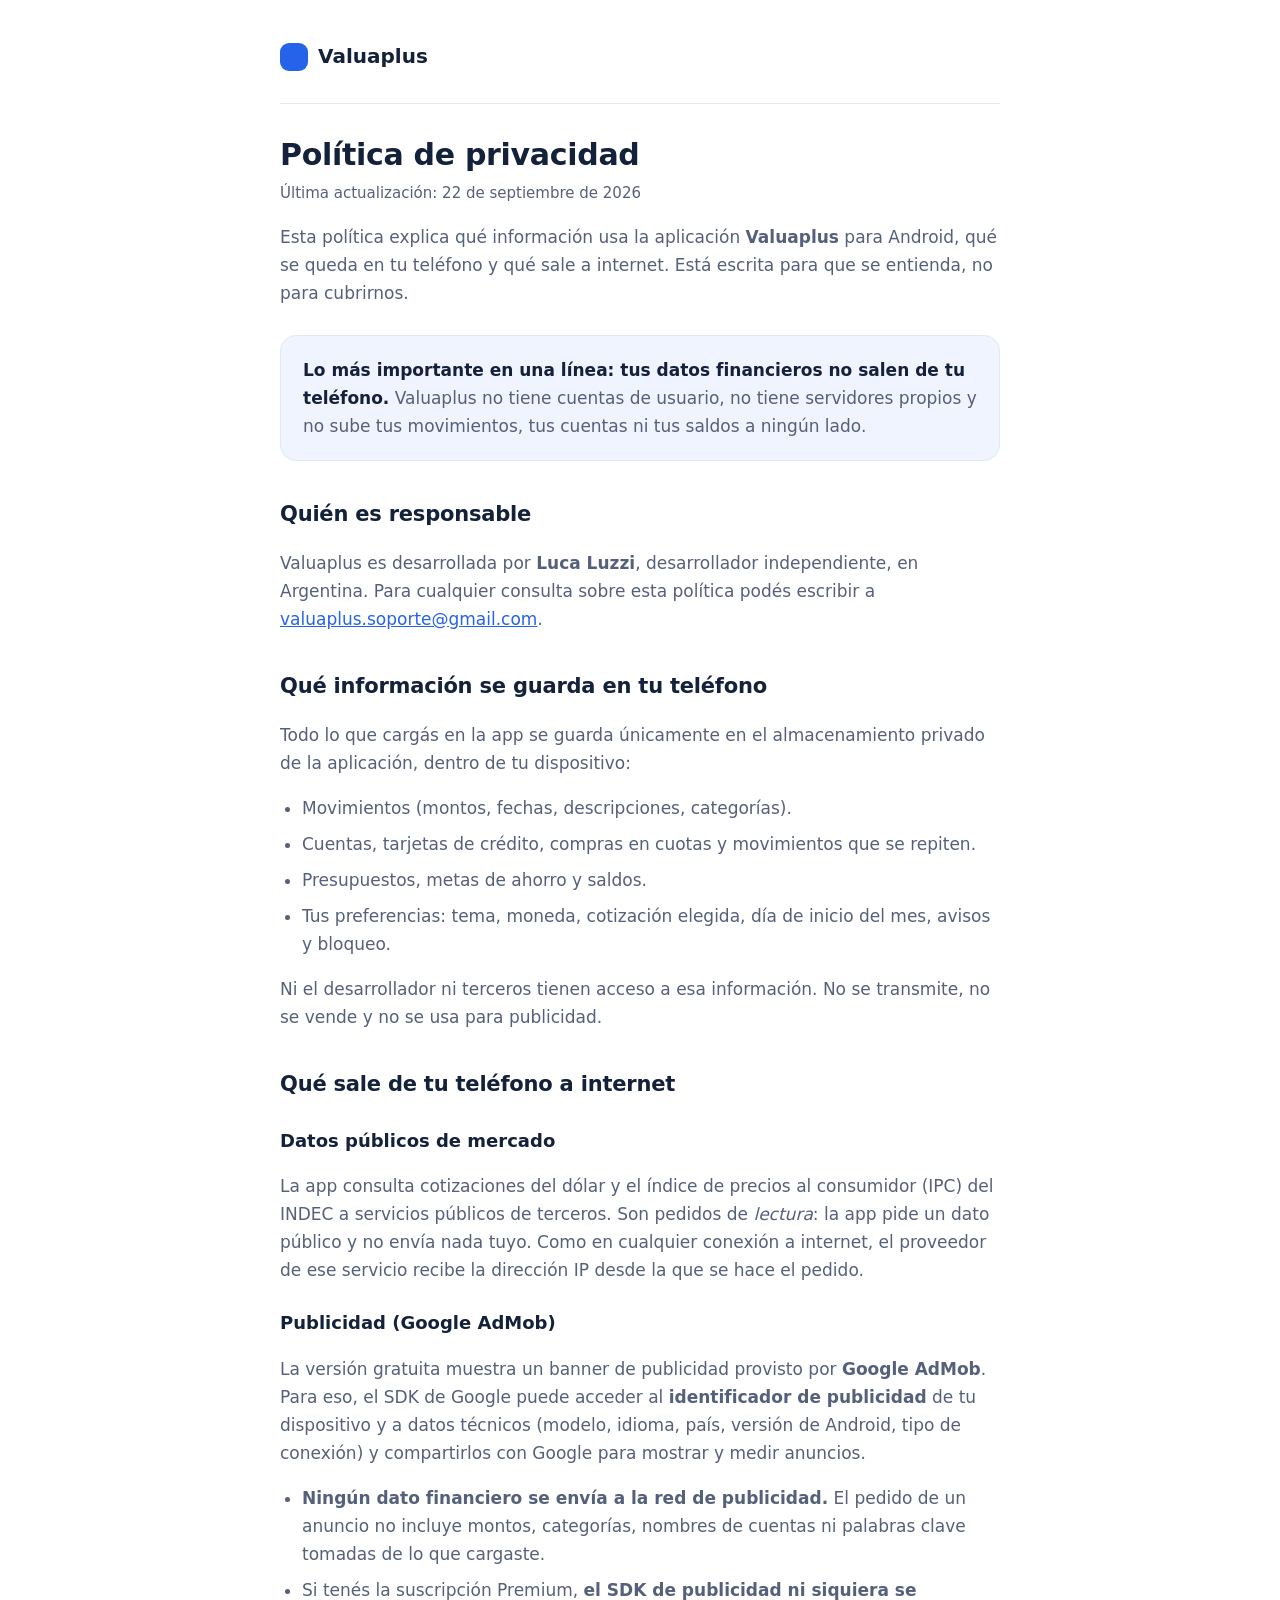
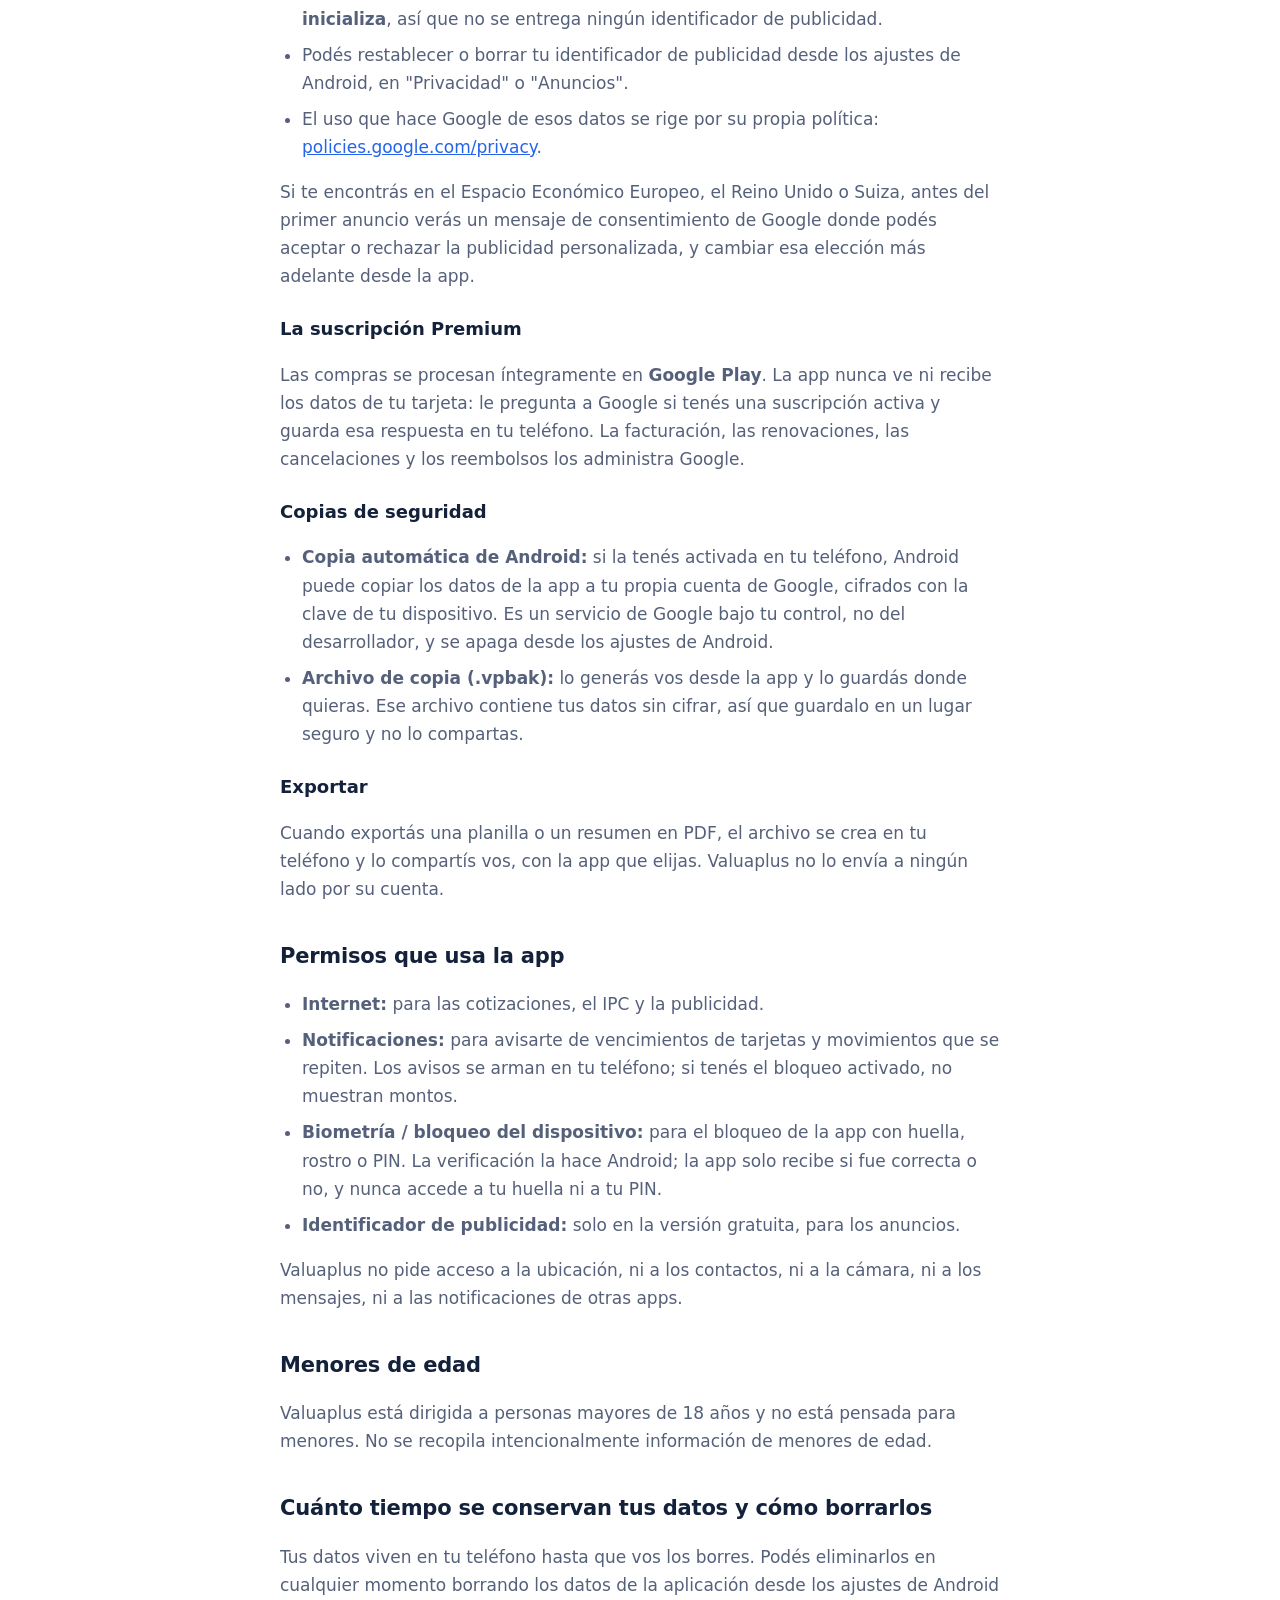
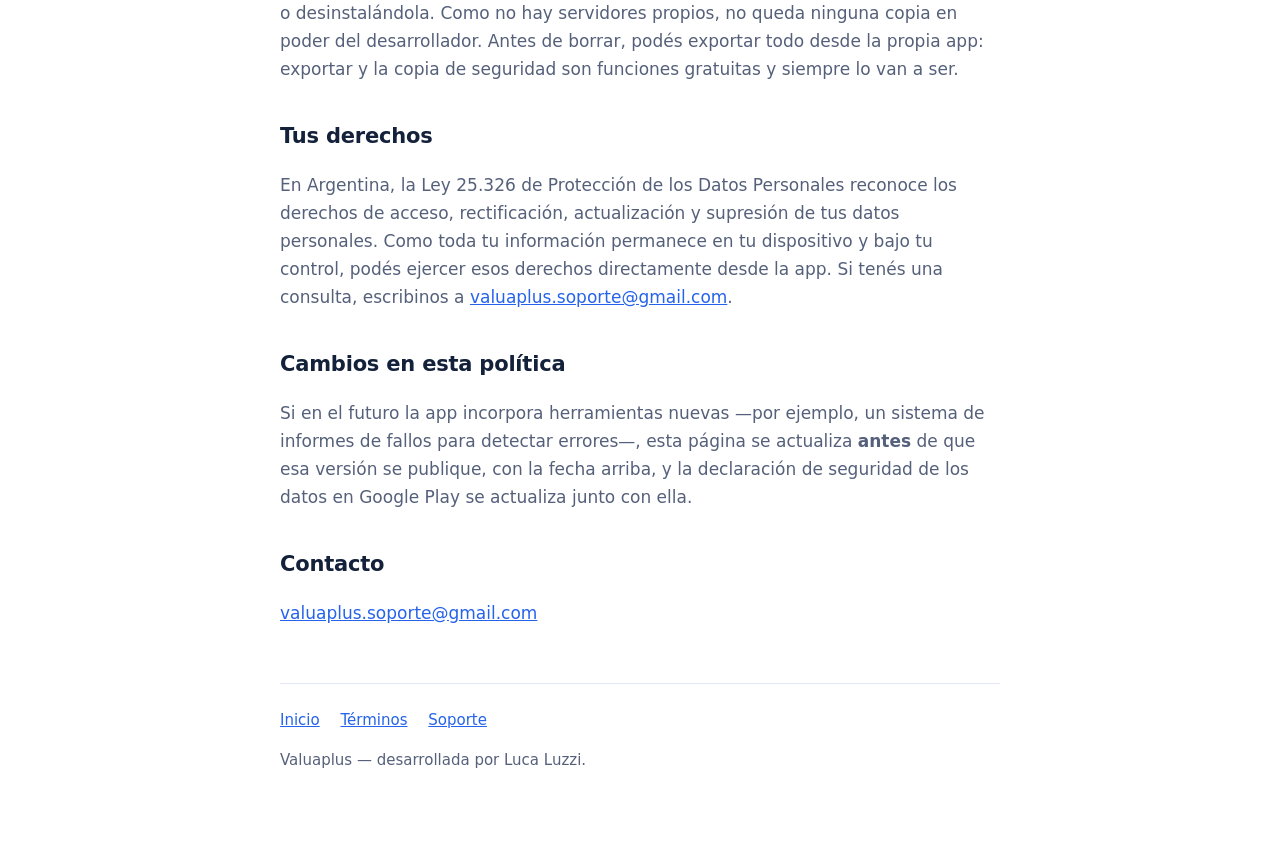
==== privacidad.html @ cde121ca "Publish the Valuaplus site: privacy policy, terms and support Co-Authored-By: Claude Opus 5 <noreply" ====
<!DOCTYPE html>
<html lang="es-AR">
<head>
<meta charset="utf-8">
<meta name="viewport" content="width=device-width, initial-scale=1">
<title>Política de privacidad — Valuaplus</title>
<meta name="description" content="Política de privacidad de la app Valuaplus: qué datos se guardan en tu teléfono, qué sale a internet y cómo se usan los anuncios.">
<link rel="stylesheet" href="estilo.css">
</head>
<body>
<div class="contenido">

<header class="cabecera">
  <a class="marca" href="index.html"><span class="punto"></span>Valuaplus</a>
</header>

<h1>Política de privacidad</h1>
<p class="fecha">Última actualización: 22 de septiembre de 2026</p>

<p>Esta política explica qué información usa la aplicación <strong>Valuaplus</strong> para Android, qué se queda en
tu teléfono y qué sale a internet. Está escrita para que se entienda, no para cubrirnos.</p>

<div class="caja">
  <p><strong>Lo más importante en una línea: tus datos financieros no salen de tu teléfono.</strong> Valuaplus no
  tiene cuentas de usuario, no tiene servidores propios y no sube tus movimientos, tus cuentas ni tus saldos a
  ningún lado.</p>
</div>

<h2>Quién es responsable</h2>
<p>Valuaplus es desarrollada por <strong>Luca Luzzi</strong>, desarrollador independiente, en Argentina. Para
cualquier consulta sobre esta política podés escribir a
<a href="mailto:valuaplus.soporte@gmail.com">valuaplus.soporte@gmail.com</a>.</p>

<h2>Qué información se guarda en tu teléfono</h2>
<p>Todo lo que cargás en la app se guarda únicamente en el almacenamiento privado de la aplicación, dentro de tu
dispositivo:</p>
<ul>
  <li>Movimientos (montos, fechas, descripciones, categorías).</li>
  <li>Cuentas, tarjetas de crédito, compras en cuotas y movimientos que se repiten.</li>
  <li>Presupuestos, metas de ahorro y saldos.</li>
  <li>Tus preferencias: tema, moneda, cotización elegida, día de inicio del mes, avisos y bloqueo.</li>
</ul>
<p>Ni el desarrollador ni terceros tienen acceso a esa información. No se transmite, no se vende y no se usa para
publicidad.</p>

<h2>Qué sale de tu teléfono a internet</h2>

<h3>Datos públicos de mercado</h3>
<p>La app consulta cotizaciones del dólar y el índice de precios al consumidor (IPC) del INDEC a servicios
públicos de terceros. Son pedidos de <em>lectura</em>: la app pide un dato público y no envía nada tuyo. Como en
cualquier conexión a internet, el proveedor de ese servicio recibe la dirección IP desde la que se hace el pedido.</p>

<h3>Publicidad (Google AdMob)</h3>
<p>La versión gratuita muestra un banner de publicidad provisto por <strong>Google AdMob</strong>. Para eso, el
SDK de Google puede acceder al <strong>identificador de publicidad</strong> de tu dispositivo y a datos técnicos
(modelo, idioma, país, versión de Android, tipo de conexión) y compartirlos con Google para mostrar y medir
anuncios.</p>
<ul>
  <li><strong>Ningún dato financiero se envía a la red de publicidad.</strong> El pedido de un anuncio no incluye
  montos, categorías, nombres de cuentas ni palabras clave tomadas de lo que cargaste.</li>
  <li>Si tenés la suscripción Premium, <strong>el SDK de publicidad ni siquiera se inicializa</strong>, así que no
  se entrega ningún identificador de publicidad.</li>
  <li>Podés restablecer o borrar tu identificador de publicidad desde los ajustes de Android, en
  "Privacidad" o "Anuncios".</li>
  <li>El uso que hace Google de esos datos se rige por su propia política:
  <a href="https://policies.google.com/privacy?hl=es" rel="noopener">policies.google.com/privacy</a>.</li>
</ul>
<p>Si te encontrás en el Espacio Económico Europeo, el Reino Unido o Suiza, antes del primer anuncio verás un
mensaje de consentimiento de Google donde podés aceptar o rechazar la publicidad personalizada, y cambiar esa
elección más adelante desde la app.</p>

<h3>La suscripción Premium</h3>
<p>Las compras se procesan íntegramente en <strong>Google Play</strong>. La app nunca ve ni recibe los datos de tu
tarjeta: le pregunta a Google si tenés una suscripción activa y guarda esa respuesta en tu teléfono. La
facturación, las renovaciones, las cancelaciones y los reembolsos los administra Google.</p>

<h3>Copias de seguridad</h3>
<ul>
  <li><strong>Copia automática de Android:</strong> si la tenés activada en tu teléfono, Android puede copiar los
  datos de la app a tu propia cuenta de Google, cifrados con la clave de tu dispositivo. Es un servicio de Google
  bajo tu control, no del desarrollador, y se apaga desde los ajustes de Android.</li>
  <li><strong>Archivo de copia (.vpbak):</strong> lo generás vos desde la app y lo guardás donde quieras. Ese
  archivo contiene tus datos sin cifrar, así que guardalo en un lugar seguro y no lo compartas.</li>
</ul>

<h3>Exportar</h3>
<p>Cuando exportás una planilla o un resumen en PDF, el archivo se crea en tu teléfono y lo compartís vos, con la
app que elijas. Valuaplus no lo envía a ningún lado por su cuenta.</p>

<h2>Permisos que usa la app</h2>
<ul>
  <li><strong>Internet:</strong> para las cotizaciones, el IPC y la publicidad.</li>
  <li><strong>Notificaciones:</strong> para avisarte de vencimientos de tarjetas y movimientos que se repiten. Los
  avisos se arman en tu teléfono; si tenés el bloqueo activado, no muestran montos.</li>
  <li><strong>Biometría / bloqueo del dispositivo:</strong> para el bloqueo de la app con huella, rostro o PIN. La
  verificación la hace Android; la app solo recibe si fue correcta o no, y nunca accede a tu huella ni a tu PIN.</li>
  <li><strong>Identificador de publicidad:</strong> solo en la versión gratuita, para los anuncios.</li>
</ul>
<p>Valuaplus no pide acceso a la ubicación, ni a los contactos, ni a la cámara, ni a los mensajes, ni a las
notificaciones de otras apps.</p>

<h2>Menores de edad</h2>
<p>Valuaplus está dirigida a personas mayores de 18 años y no está pensada para menores. No se recopila
intencionalmente información de menores de edad.</p>

<h2>Cuánto tiempo se conservan tus datos y cómo borrarlos</h2>
<p>Tus datos viven en tu teléfono hasta que vos los borres. Podés eliminarlos en cualquier momento borrando los
datos de la aplicación desde los ajustes de Android o desinstalándola. Como no hay servidores propios, no queda
ninguna copia en poder del desarrollador. Antes de borrar, podés exportar todo desde la propia app: exportar y
la copia de seguridad son funciones gratuitas y siempre lo van a ser.</p>

<h2>Tus derechos</h2>
<p>En Argentina, la Ley 25.326 de Protección de los Datos Personales reconoce los derechos de acceso,
rectificación, actualización y supresión de tus datos personales. Como toda tu información permanece en tu
dispositivo y bajo tu control, podés ejercer esos derechos directamente desde la app. Si tenés una consulta,
escribinos a <a href="mailto:valuaplus.soporte@gmail.com">valuaplus.soporte@gmail.com</a>.</p>

<h2>Cambios en esta política</h2>
<p>Si en el futuro la app incorpora herramientas nuevas —por ejemplo, un sistema de informes de fallos para
detectar errores—, esta página se actualiza <strong>antes</strong> de que esa versión se publique, con la fecha
arriba, y la declaración de seguridad de los datos en Google Play se actualiza junto con ella.</p>

<h2>Contacto</h2>
<p><a href="mailto:valuaplus.soporte@gmail.com">valuaplus.soporte@gmail.com</a></p>

<footer class="pie">
  <a href="index.html">Inicio</a>
  <a href="terminos.html">Términos</a>
  <a href="soporte.html">Soporte</a>
  <p>Valuaplus — desarrollada por Luca Luzzi.</p>
</footer>

</div>
</body>
</html>
---- estilo.css ----
:root {
  --azul: #2563eb;
  --azul-suave: #eff4ff;
  --texto: #14213a;
  --texto-suave: #55607a;
  --borde: #e2e8f5;
  --fondo: #ffffff;
  --radio: 16px;
}

* { box-sizing: border-box; }

html { -webkit-text-size-adjust: 100%; }

body {
  margin: 0;
  padding: 0 16px 64px;
  background: var(--fondo);
  color: var(--texto);
  font-family: system-ui, -apple-system, "Segoe UI", Roboto, sans-serif;
  font-size: 17px;
  line-height: 1.65;
}

.contenido {
  max-width: 720px;
  margin: 0 auto;
}

header.cabecera {
  padding: 40px 0 24px;
  border-bottom: 1px solid var(--borde);
  margin-bottom: 32px;
}

.marca {
  display: inline-flex;
  align-items: center;
  gap: 10px;
  text-decoration: none;
  color: var(--texto);
  font-weight: 700;
  font-size: 20px;
}

.marca .punto {
  width: 28px;
  height: 28px;
  border-radius: 9px;
  background: var(--azul);
  display: inline-block;
}

h1 {
  font-size: 30px;
  line-height: 1.25;
  margin: 24px 0 8px;
  letter-spacing: -0.01em;
}

h2 {
  font-size: 21px;
  margin: 36px 0 10px;
  letter-spacing: -0.01em;
}

h3 {
  font-size: 18px;
  margin: 24px 0 6px;
}

p, li { color: var(--texto-suave); }

p.destacado {
  color: var(--texto);
  font-size: 19px;
}

.fecha {
  color: var(--texto-suave);
  font-size: 15px;
  margin-top: 0;
}

a { color: var(--azul); }

.caja {
  background: var(--azul-suave);
  border: 1px solid var(--borde);
  border-radius: var(--radio);
  padding: 20px 22px;
  margin: 28px 0;
}

.caja p:first-child { margin-top: 0; }
.caja p:last-child { margin-bottom: 0; }
.caja strong { color: var(--texto); }

ul { padding-left: 22px; }
li { margin-bottom: 8px; }

.tarjetas {
  display: grid;
  gap: 14px;
  grid-template-columns: 1fr;
  margin: 32px 0;
}

@media (min-width: 620px) {
  .tarjetas { grid-template-columns: 1fr 1fr; }
}

.tarjeta {
  display: block;
  border: 1px solid var(--borde);
  border-radius: var(--radio);
  padding: 20px 22px;
  text-decoration: none;
  color: var(--texto);
  transition: border-color 0.2s ease, transform 0.2s ease;
}

.tarjeta:hover {
  border-color: var(--azul);
  transform: translateY(-2px);
}

.tarjeta strong { display: block; font-size: 17px; margin-bottom: 4px; }
.tarjeta span { color: var(--texto-suave); font-size: 15px; }

footer.pie {
  margin-top: 56px;
  padding-top: 24px;
  border-top: 1px solid var(--borde);
  color: var(--texto-suave);
  font-size: 15px;
}

footer.pie a { margin-right: 16px; display: inline-block; }

@media (prefers-color-scheme: dark) {
  :root {
    --azul: #7aa5ff;
    --azul-suave: #172036;
    --texto: #eef2fb;
    --texto-suave: #a9b4cc;
    --borde: #29334a;
    --fondo: #0f1420;
  }
}
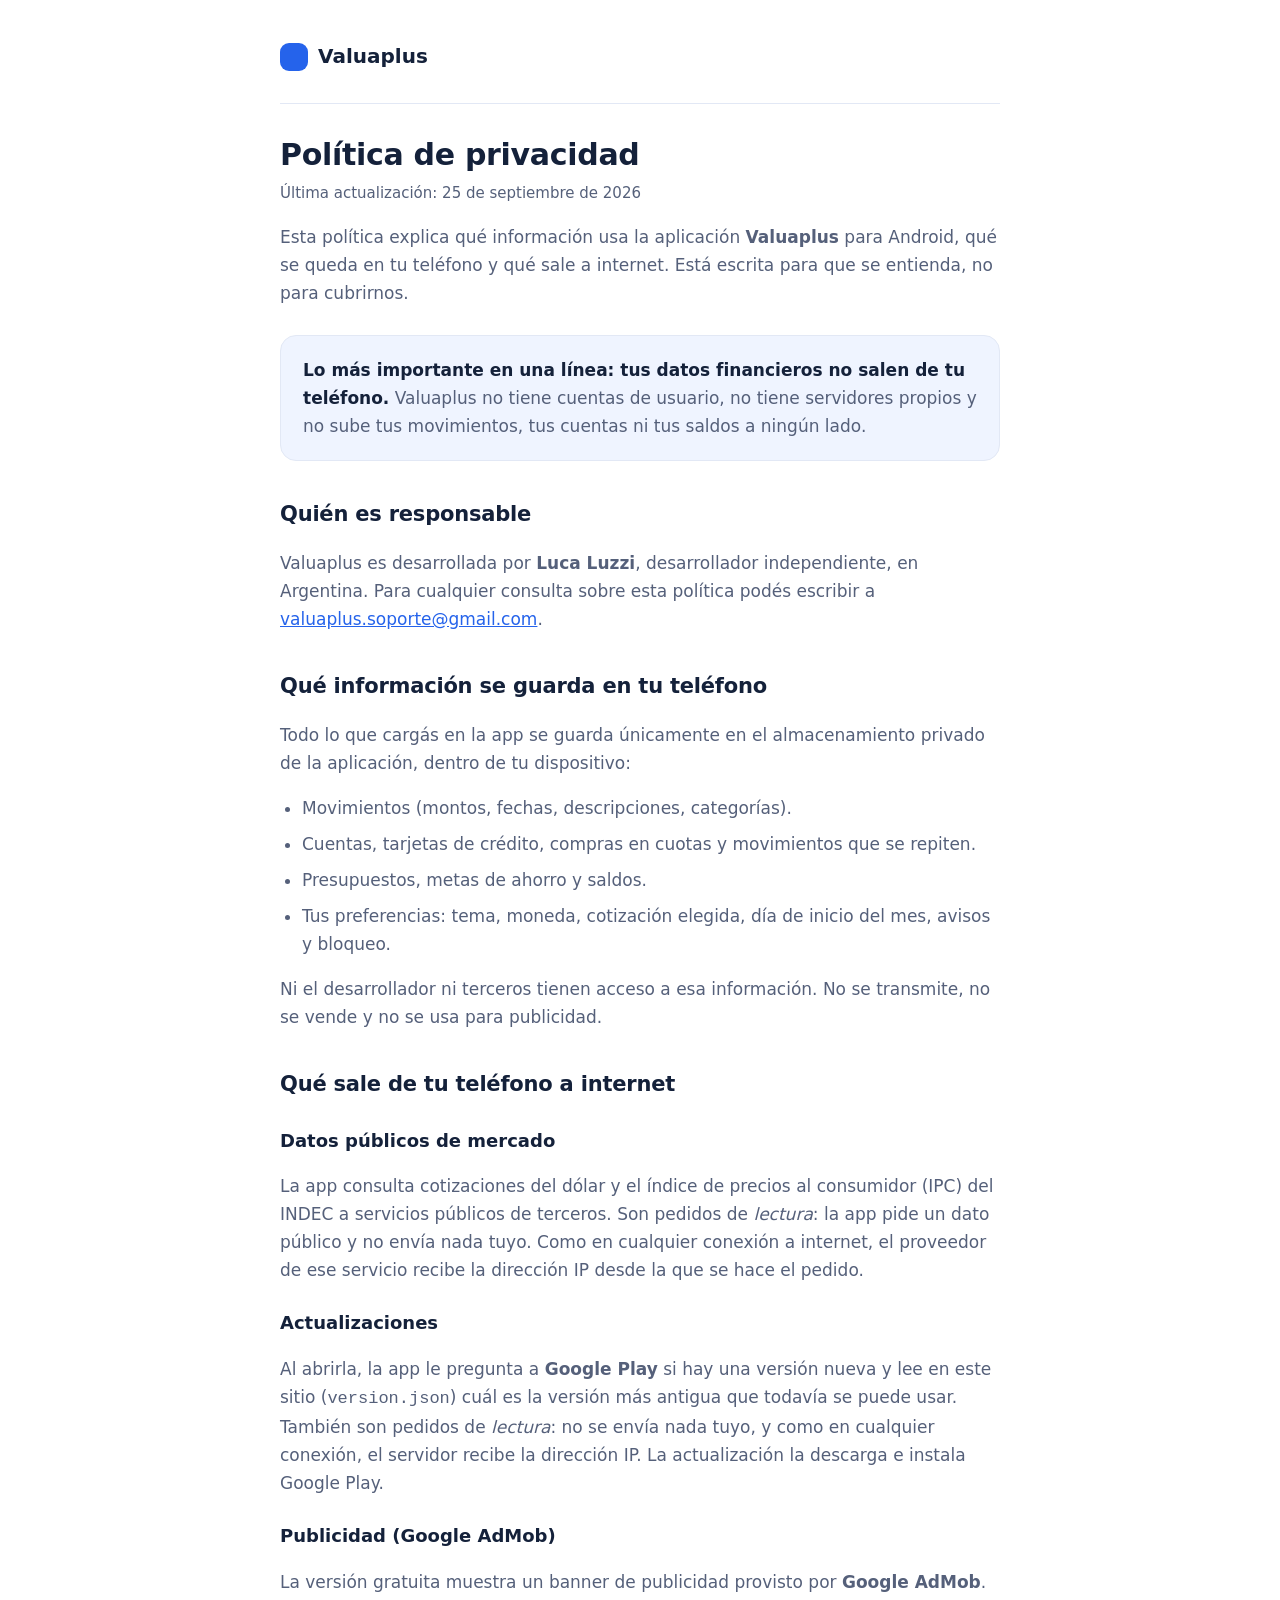
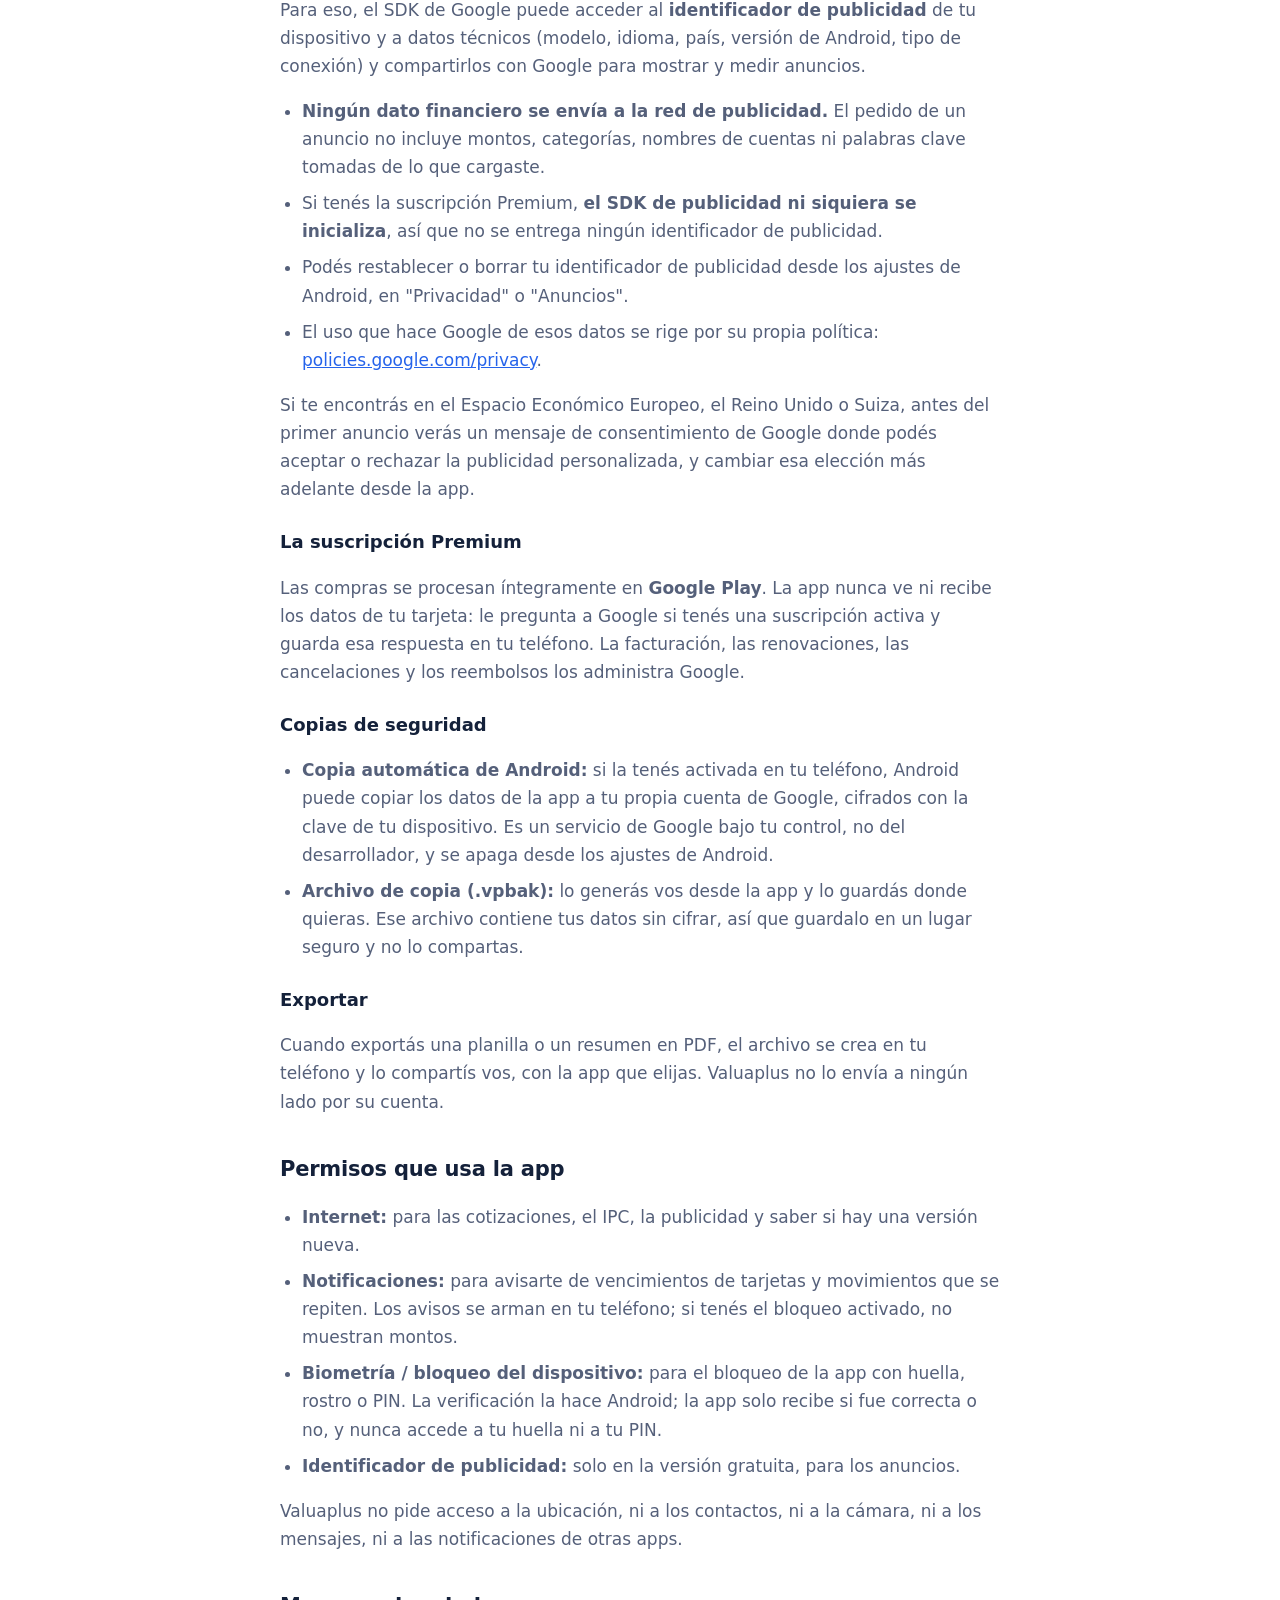
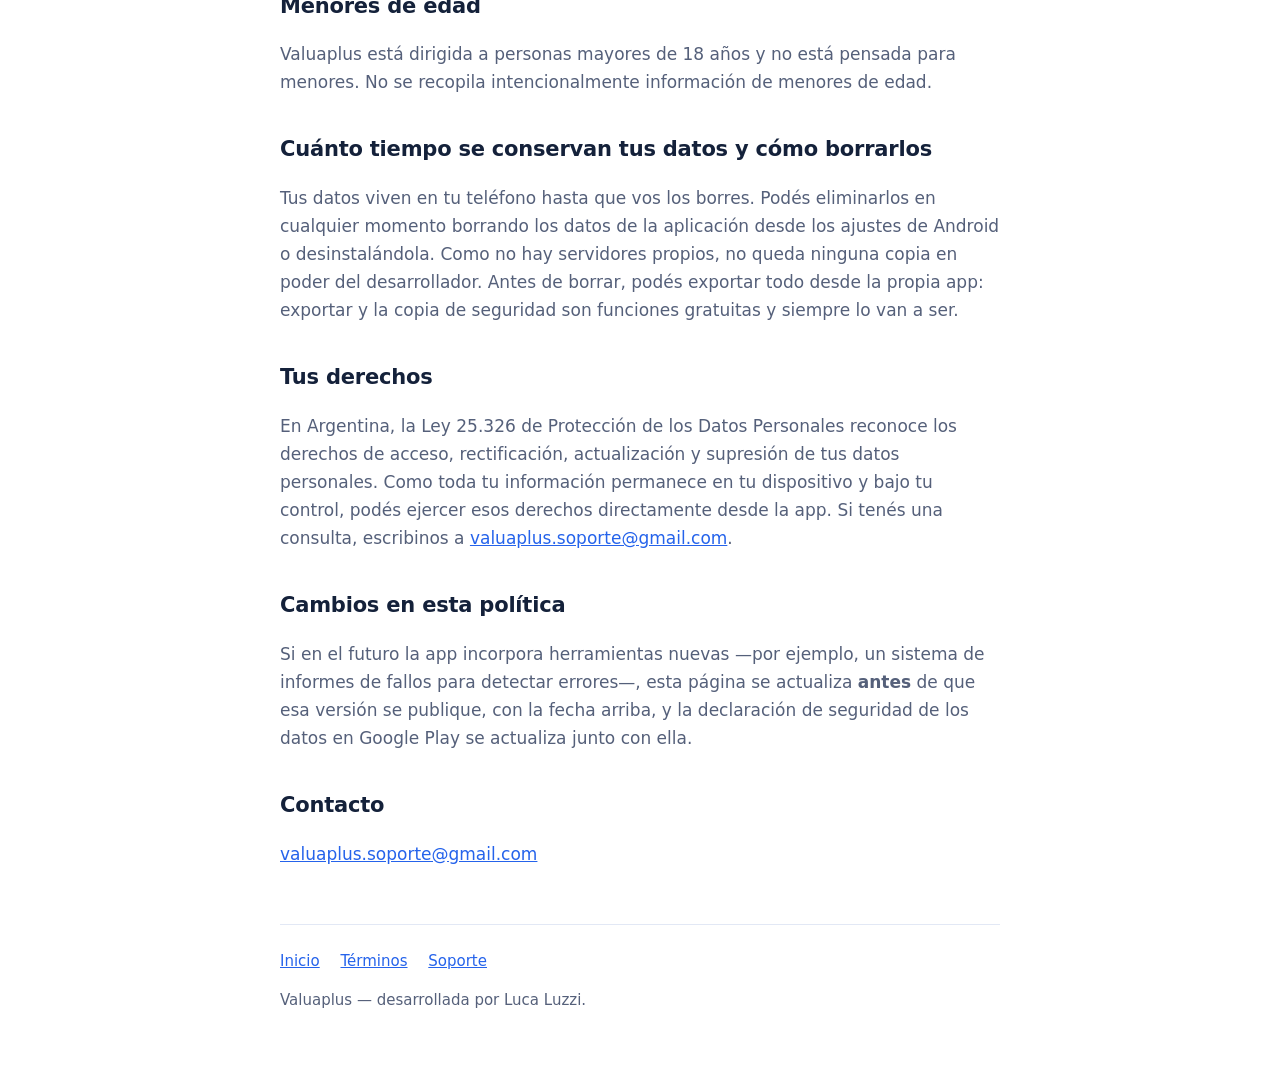
==== commit 38c7fb0b: "Publish the minimum app version and explain the update check Version 0.2.0 of the app reads version." ====
--- a/privacidad.html
+++ b/privacidad.html
@@ -15,7 +15,7 @@
 </header>
 
 <h1>Política de privacidad</h1>
-<p class="fecha">Última actualización: 22 de septiembre de 2026</p>
+<p class="fecha">Última actualización: 25 de septiembre de 2026</p>
 
 <p>Esta política explica qué información usa la aplicación <strong>Valuaplus</strong> para Android, qué se queda en
 tu teléfono y qué sale a internet. Está escrita para que se entienda, no para cubrirnos.</p>
@@ -49,6 +49,12 @@
 <p>La app consulta cotizaciones del dólar y el índice de precios al consumidor (IPC) del INDEC a servicios
 públicos de terceros. Son pedidos de <em>lectura</em>: la app pide un dato público y no envía nada tuyo. Como en
 cualquier conexión a internet, el proveedor de ese servicio recibe la dirección IP desde la que se hace el pedido.</p>
+
+<h3>Actualizaciones</h3>
+<p>Al abrirla, la app le pregunta a <strong>Google Play</strong> si hay una versión nueva y lee en este sitio
+(<code>version.json</code>) cuál es la versión más antigua que todavía se puede usar. También son pedidos de
+<em>lectura</em>: no se envía nada tuyo, y como en cualquier conexión, el servidor recibe la dirección IP. La
+actualización la descarga e instala Google Play.</p>
 
 <h3>Publicidad (Google AdMob)</h3>
 <p>La versión gratuita muestra un banner de publicidad provisto por <strong>Google AdMob</strong>. Para eso, el
@@ -89,7 +95,7 @@
 
 <h2>Permisos que usa la app</h2>
 <ul>
-  <li><strong>Internet:</strong> para las cotizaciones, el IPC y la publicidad.</li>
+  <li><strong>Internet:</strong> para las cotizaciones, el IPC, la publicidad y saber si hay una versión nueva.</li>
   <li><strong>Notificaciones:</strong> para avisarte de vencimientos de tarjetas y movimientos que se repiten. Los
   avisos se arman en tu teléfono; si tenés el bloqueo activado, no muestran montos.</li>
   <li><strong>Biometría / bloqueo del dispositivo:</strong> para el bloqueo de la app con huella, rostro o PIN. La
